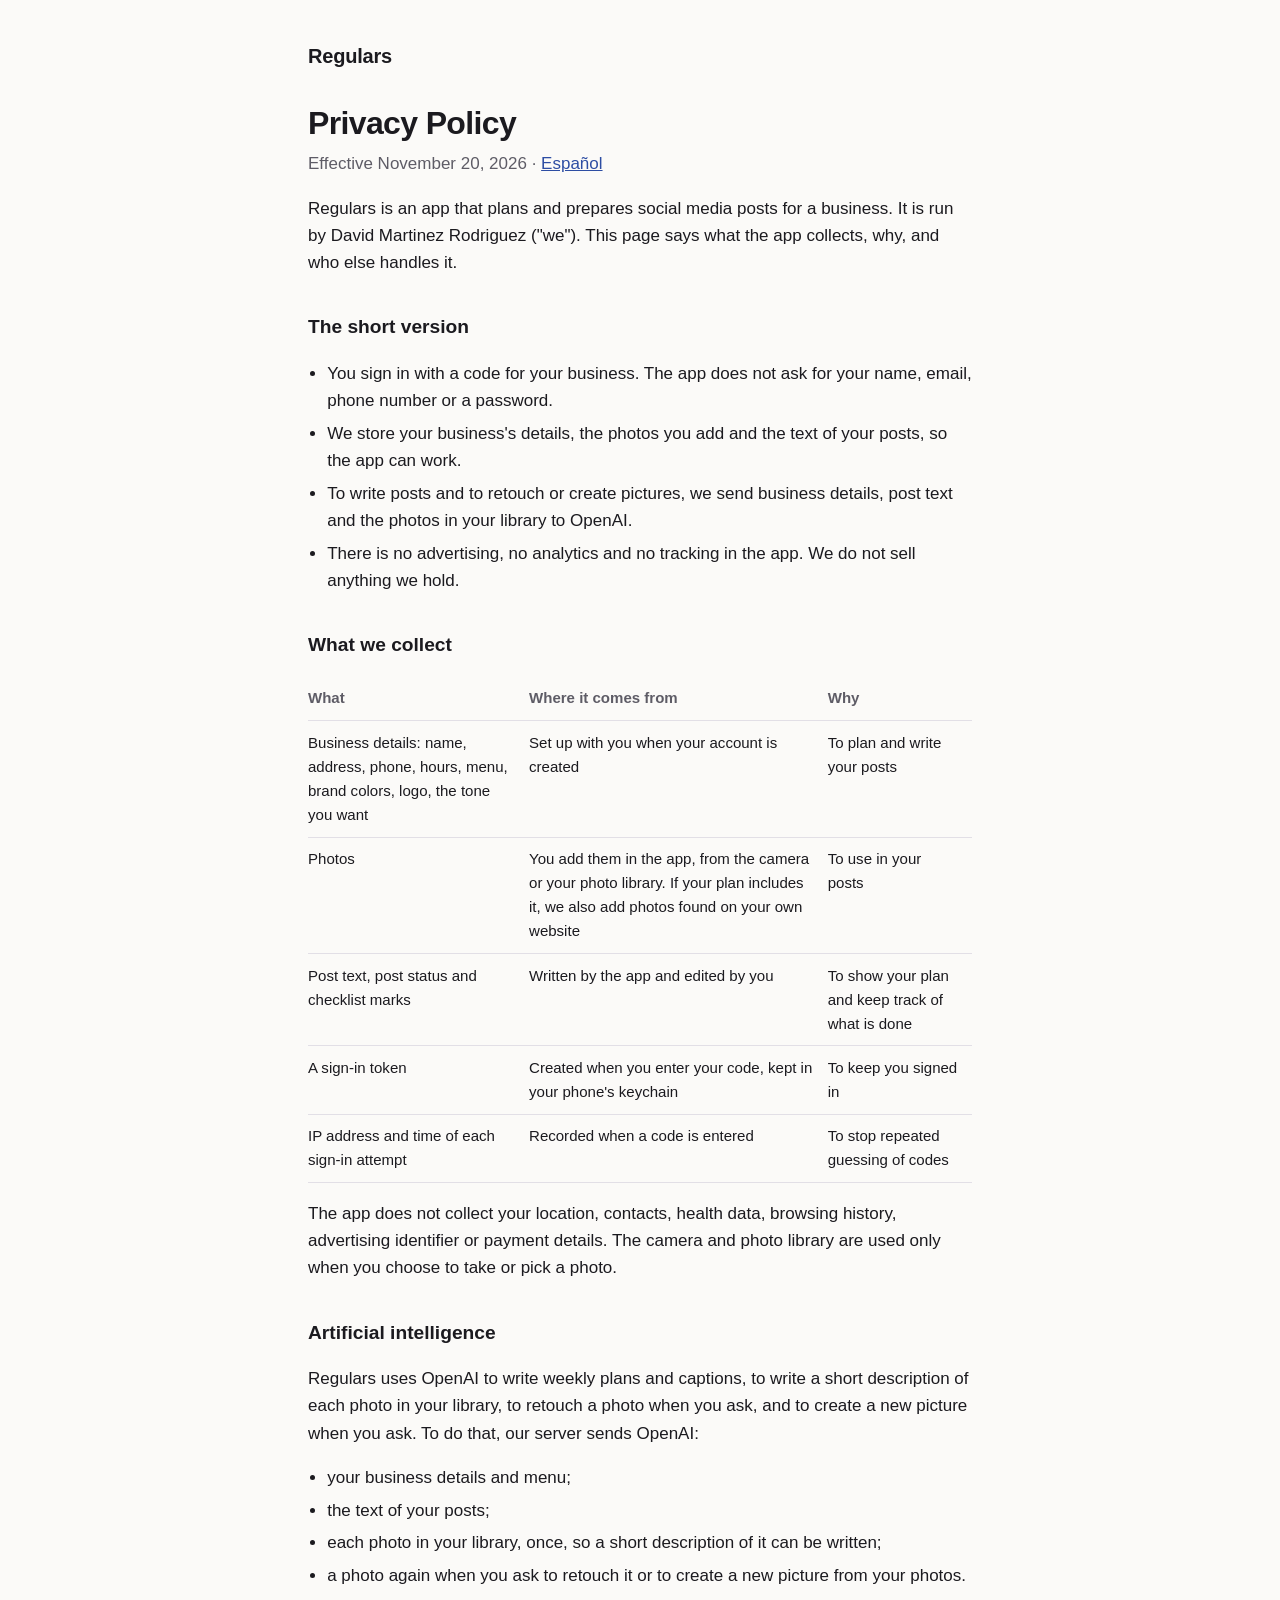
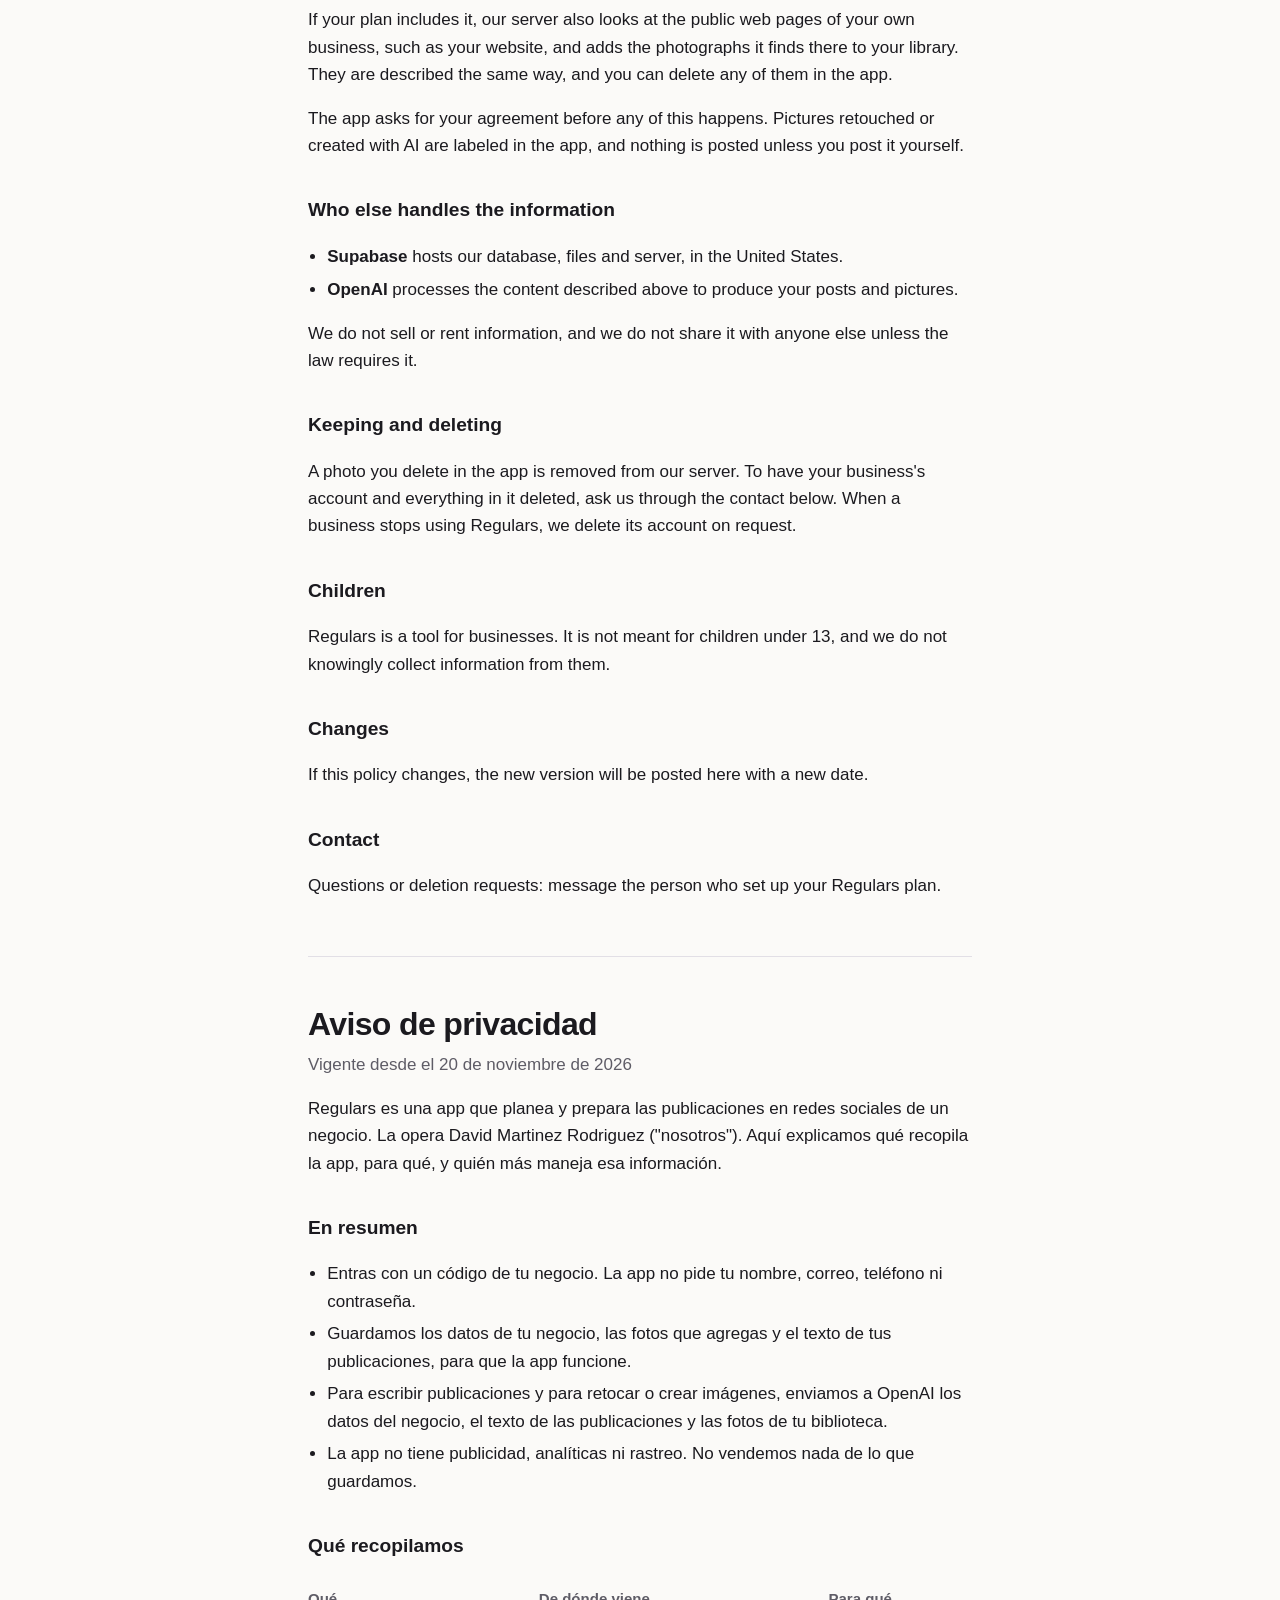
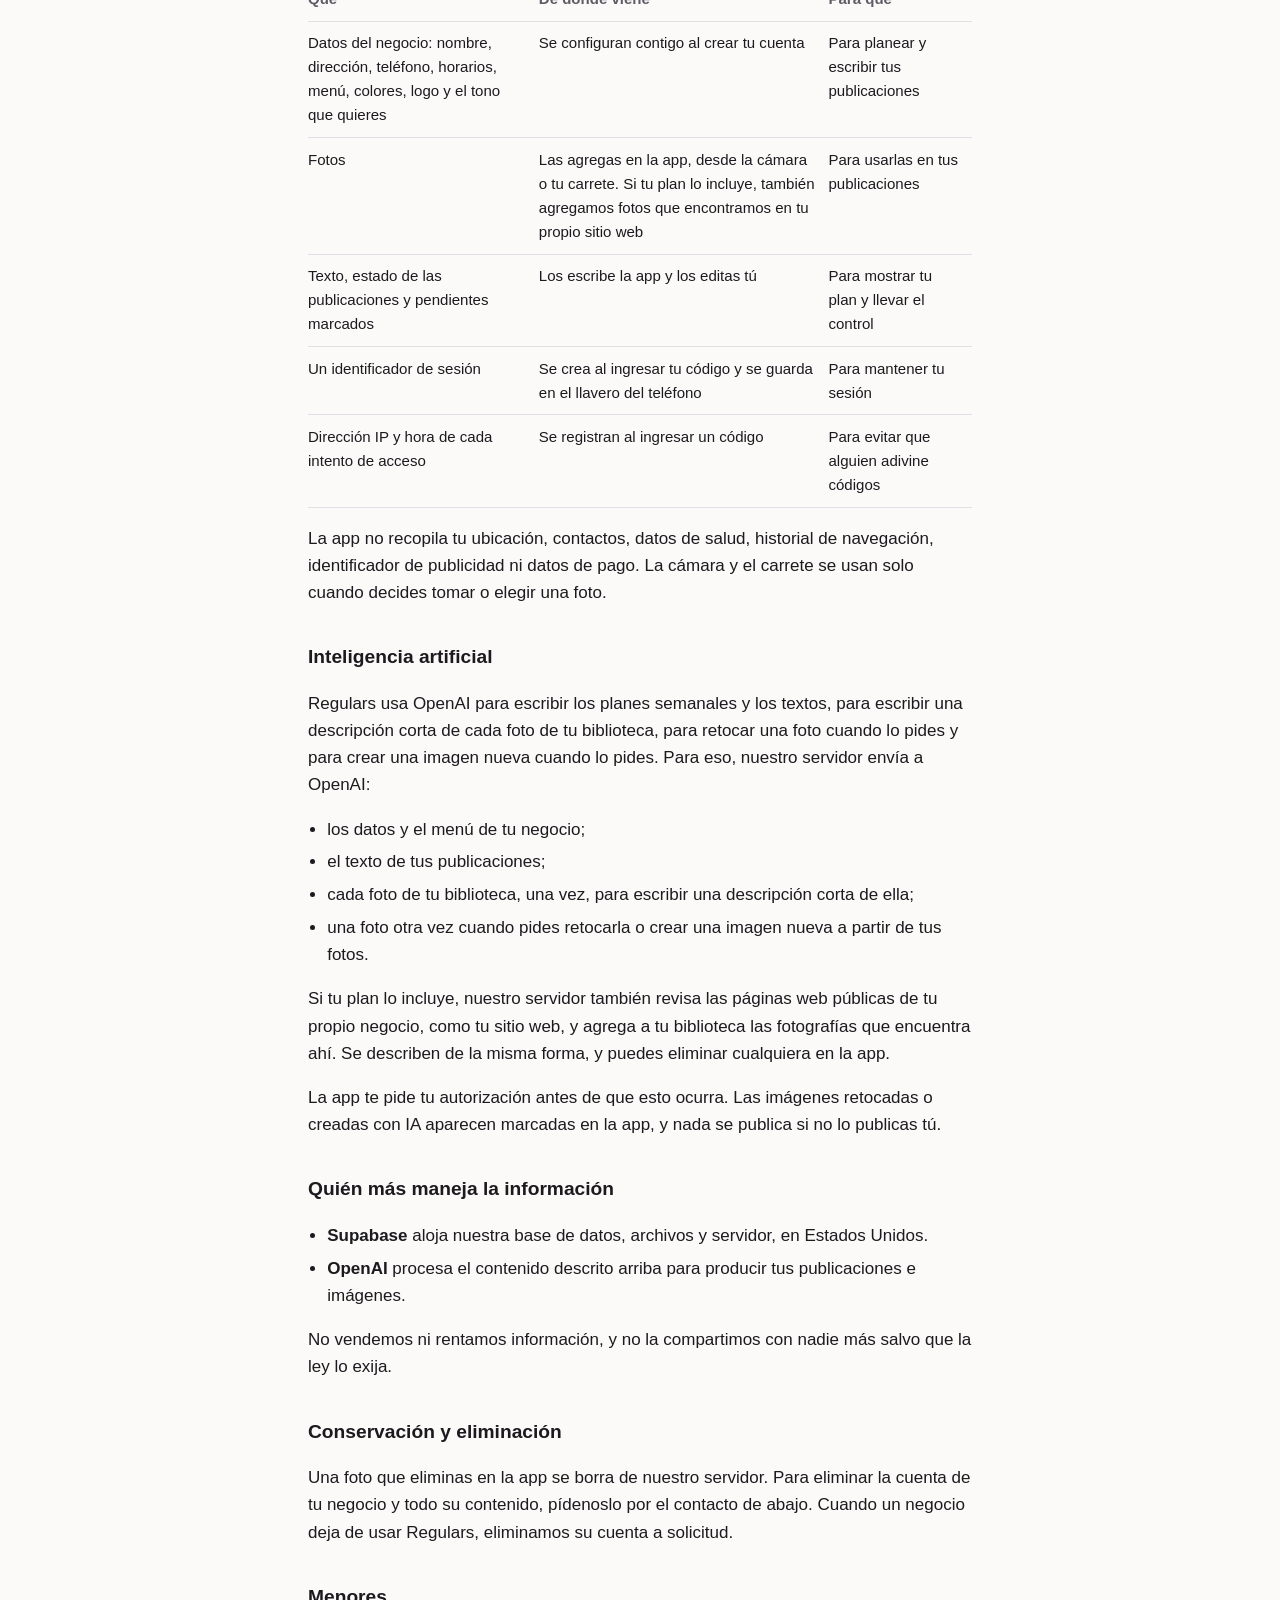
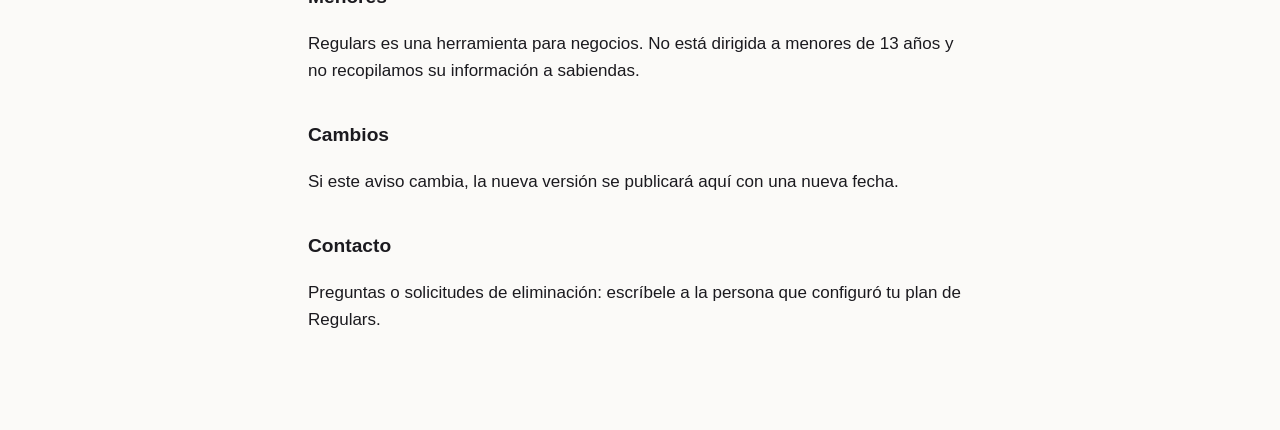
==== privacy.html @ 444873e8 "Regulars support and privacy pages Co-Authored-By: Claude Fable 5.2 <noreply@anthropic.com>" ====
<!doctype html>
<html lang="en">
<head>
<meta charset="utf-8">
<meta name="viewport" content="width=device-width, initial-scale=1">
<meta name="robots" content="noindex">
<title>Regulars Privacy Policy</title>
<link rel="stylesheet" href="style.css">
</head>
<body>
<main>
<p class="brand"><a href="index.html">Regulars</a></p>
<h1>Privacy Policy</h1>
<p class="meta">Effective November 20, 2026 · <a href="#es">Español</a></p>

<p>Regulars is an app that plans and prepares social media posts for a business. It is run by David Martinez Rodriguez ("we"). This page says what the app collects, why, and who else handles it.</p>

<h2>The short version</h2>
<ul>
<li>You sign in with a code for your business. The app does not ask for your name, email, phone number or a password.</li>
<li>We store your business's details, the photos you add and the text of your posts, so the app can work.</li>
<li>To write posts and to retouch or create pictures, we send business details, post text and the photos in your library to OpenAI.</li>
<li>There is no advertising, no analytics and no tracking in the app. We do not sell anything we hold.</li>
</ul>

<h2>What we collect</h2>
<table>
<tr><th>What</th><th>Where it comes from</th><th>Why</th></tr>
<tr><td>Business details: name, address, phone, hours, menu, brand colors, logo, the tone you want</td><td>Set up with you when your account is created</td><td>To plan and write your posts</td></tr>
<tr><td>Photos</td><td>You add them in the app, from the camera or your photo library. If your plan includes it, we also add photos found on your own website</td><td>To use in your posts</td></tr>
<tr><td>Post text, post status and checklist marks</td><td>Written by the app and edited by you</td><td>To show your plan and keep track of what is done</td></tr>
<tr><td>A sign-in token</td><td>Created when you enter your code, kept in your phone's keychain</td><td>To keep you signed in</td></tr>
<tr><td>IP address and time of each sign-in attempt</td><td>Recorded when a code is entered</td><td>To stop repeated guessing of codes</td></tr>
</table>
<p>The app does not collect your location, contacts, health data, browsing history, advertising identifier or payment details. The camera and photo library are used only when you choose to take or pick a photo.</p>

<h2>Artificial intelligence</h2>
<p>Regulars uses OpenAI to write weekly plans and captions, to write a short description of each photo in your library, to retouch a photo when you ask, and to create a new picture when you ask. To do that, our server sends OpenAI:</p>
<ul>
<li>your business details and menu;</li>
<li>the text of your posts;</li>
<li>each photo in your library, once, so a short description of it can be written;</li>
<li>a photo again when you ask to retouch it or to create a new picture from your photos.</li>
</ul>
<p>If your plan includes it, our server also looks at the public web pages of your own business, such as your website, and adds the photographs it finds there to your library. They are described the same way, and you can delete any of them in the app.</p>
<p>The app asks for your agreement before any of this happens. Pictures retouched or created with AI are labeled in the app, and nothing is posted unless you post it yourself.</p>

<h2>Who else handles the information</h2>
<ul>
<li><strong>Supabase</strong> hosts our database, files and server, in the United States.</li>
<li><strong>OpenAI</strong> processes the content described above to produce your posts and pictures.</li>
</ul>
<p>We do not sell or rent information, and we do not share it with anyone else unless the law requires it.</p>

<h2>Keeping and deleting</h2>
<p>A photo you delete in the app is removed from our server. To have your business's account and everything in it deleted, ask us through the contact below. When a business stops using Regulars, we delete its account on request.</p>

<h2>Children</h2>
<p>Regulars is a tool for businesses. It is not meant for children under 13, and we do not knowingly collect information from them.</p>

<h2>Changes</h2>
<p>If this policy changes, the new version will be posted here with a new date.</p>

<h2>Contact</h2>
<p>Questions or deletion requests: message the person who set up your Regulars plan.</p>

<hr>

<h1 id="es">Aviso de privacidad</h1>
<p class="meta">Vigente desde el 20 de noviembre de 2026</p>

<p>Regulars es una app que planea y prepara las publicaciones en redes sociales de un negocio. La opera David Martinez Rodriguez ("nosotros"). Aquí explicamos qué recopila la app, para qué, y quién más maneja esa información.</p>

<h2>En resumen</h2>
<ul>
<li>Entras con un código de tu negocio. La app no pide tu nombre, correo, teléfono ni contraseña.</li>
<li>Guardamos los datos de tu negocio, las fotos que agregas y el texto de tus publicaciones, para que la app funcione.</li>
<li>Para escribir publicaciones y para retocar o crear imágenes, enviamos a OpenAI los datos del negocio, el texto de las publicaciones y las fotos de tu biblioteca.</li>
<li>La app no tiene publicidad, analíticas ni rastreo. No vendemos nada de lo que guardamos.</li>
</ul>

<h2>Qué recopilamos</h2>
<table>
<tr><th>Qué</th><th>De dónde viene</th><th>Para qué</th></tr>
<tr><td>Datos del negocio: nombre, dirección, teléfono, horarios, menú, colores, logo y el tono que quieres</td><td>Se configuran contigo al crear tu cuenta</td><td>Para planear y escribir tus publicaciones</td></tr>
<tr><td>Fotos</td><td>Las agregas en la app, desde la cámara o tu carrete. Si tu plan lo incluye, también agregamos fotos que encontramos en tu propio sitio web</td><td>Para usarlas en tus publicaciones</td></tr>
<tr><td>Texto, estado de las publicaciones y pendientes marcados</td><td>Los escribe la app y los editas tú</td><td>Para mostrar tu plan y llevar el control</td></tr>
<tr><td>Un identificador de sesión</td><td>Se crea al ingresar tu código y se guarda en el llavero del teléfono</td><td>Para mantener tu sesión</td></tr>
<tr><td>Dirección IP y hora de cada intento de acceso</td><td>Se registran al ingresar un código</td><td>Para evitar que alguien adivine códigos</td></tr>
</table>
<p>La app no recopila tu ubicación, contactos, datos de salud, historial de navegación, identificador de publicidad ni datos de pago. La cámara y el carrete se usan solo cuando decides tomar o elegir una foto.</p>

<h2>Inteligencia artificial</h2>
<p>Regulars usa OpenAI para escribir los planes semanales y los textos, para escribir una descripción corta de cada foto de tu biblioteca, para retocar una foto cuando lo pides y para crear una imagen nueva cuando lo pides. Para eso, nuestro servidor envía a OpenAI:</p>
<ul>
<li>los datos y el menú de tu negocio;</li>
<li>el texto de tus publicaciones;</li>
<li>cada foto de tu biblioteca, una vez, para escribir una descripción corta de ella;</li>
<li>una foto otra vez cuando pides retocarla o crear una imagen nueva a partir de tus fotos.</li>
</ul>
<p>Si tu plan lo incluye, nuestro servidor también revisa las páginas web públicas de tu propio negocio, como tu sitio web, y agrega a tu biblioteca las fotografías que encuentra ahí. Se describen de la misma forma, y puedes eliminar cualquiera en la app.</p>
<p>La app te pide tu autorización antes de que esto ocurra. Las imágenes retocadas o creadas con IA aparecen marcadas en la app, y nada se publica si no lo publicas tú.</p>

<h2>Quién más maneja la información</h2>
<ul>
<li><strong>Supabase</strong> aloja nuestra base de datos, archivos y servidor, en Estados Unidos.</li>
<li><strong>OpenAI</strong> procesa el contenido descrito arriba para producir tus publicaciones e imágenes.</li>
</ul>
<p>No vendemos ni rentamos información, y no la compartimos con nadie más salvo que la ley lo exija.</p>

<h2>Conservación y eliminación</h2>
<p>Una foto que eliminas en la app se borra de nuestro servidor. Para eliminar la cuenta de tu negocio y todo su contenido, pídenoslo por el contacto de abajo. Cuando un negocio deja de usar Regulars, eliminamos su cuenta a solicitud.</p>

<h2>Menores</h2>
<p>Regulars es una herramienta para negocios. No está dirigida a menores de 13 años y no recopilamos su información a sabiendas.</p>

<h2>Cambios</h2>
<p>Si este aviso cambia, la nueva versión se publicará aquí con una nueva fecha.</p>

<h2>Contacto</h2>
<p>Preguntas o solicitudes de eliminación: escríbele a la persona que configuró tu plan de Regulars.</p>
</main>
</body>
</html>
---- style.css ----
:root {
  --ink: #1b1a1f;
  --muted: #5e5c66;
  --line: #e2dfe6;
  --paper: #fbfaf8;
  --link: #2d4da3;
}

@media (prefers-color-scheme: dark) {
  :root {
    --ink: #f1eff4;
    --muted: #a9a6b3;
    --line: #34323b;
    --paper: #12141c;
    --link: #9db4f5;
  }
}

* { box-sizing: border-box; }

body {
  margin: 0;
  background: var(--paper);
  color: var(--ink);
  font: 17px/1.6 -apple-system, BlinkMacSystemFont, "Segoe UI", Roboto, Helvetica, Arial, sans-serif;
}

main {
  max-width: 44rem;
  margin: 0 auto;
  padding: 2.5rem 1.25rem 5rem;
}

.brand {
  margin: 0 0 2rem;
  font-weight: 800;
  font-size: 1.25rem;
  letter-spacing: -0.01em;
}

.brand a { color: inherit; text-decoration: none; }

h1 {
  font-size: 2rem;
  line-height: 1.2;
  margin: 0 0 0.5rem;
  letter-spacing: -0.02em;
  text-wrap: balance;
}

h2 {
  font-size: 1.2rem;
  margin: 2.25rem 0 0.5rem;
}

.meta { color: var(--muted); margin-top: 0; }

a { color: var(--link); }

ul { padding-left: 1.2rem; }
li { margin: 0.35rem 0; }

dt { font-weight: 650; margin-top: 1rem; }
dd { margin: 0.25rem 0 0; color: var(--muted); }

table {
  width: 100%;
  border-collapse: collapse;
  margin: 1rem 0;
  font-size: 0.94rem;
}

th, td {
  text-align: left;
  vertical-align: top;
  padding: 0.6rem 0.75rem 0.6rem 0;
  border-bottom: 1px solid var(--line);
}

th { color: var(--muted); font-weight: 600; }

hr {
  border: 0;
  border-top: 1px solid var(--line);
  margin: 3.5rem 0 3rem;
}

@media (max-width: 34rem) {
  table, tbody, tr, th, td { display: block; }
  tr:first-child { display: none; }
  td { border: 0; padding: 0.15rem 0; }
  tr { border-bottom: 1px solid var(--line); padding: 0.7rem 0; }
  td:first-child { font-weight: 650; }
}
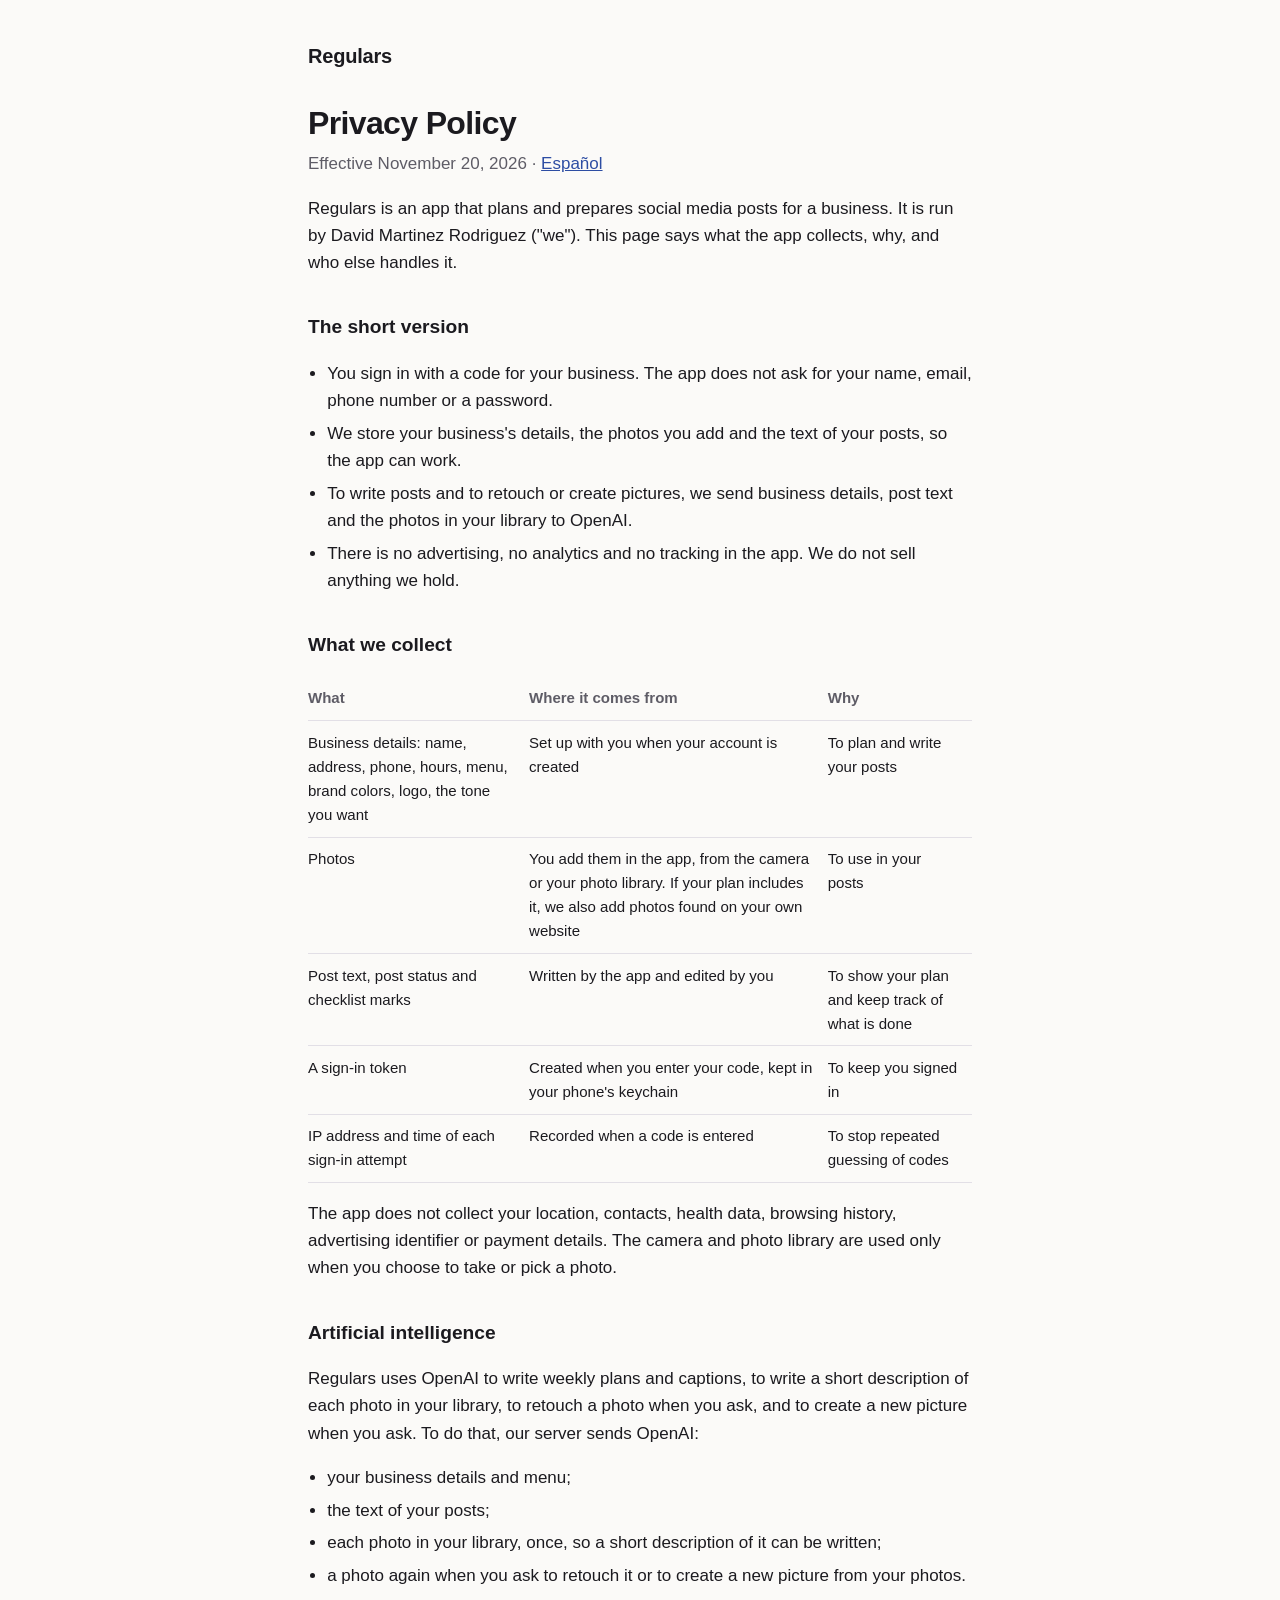
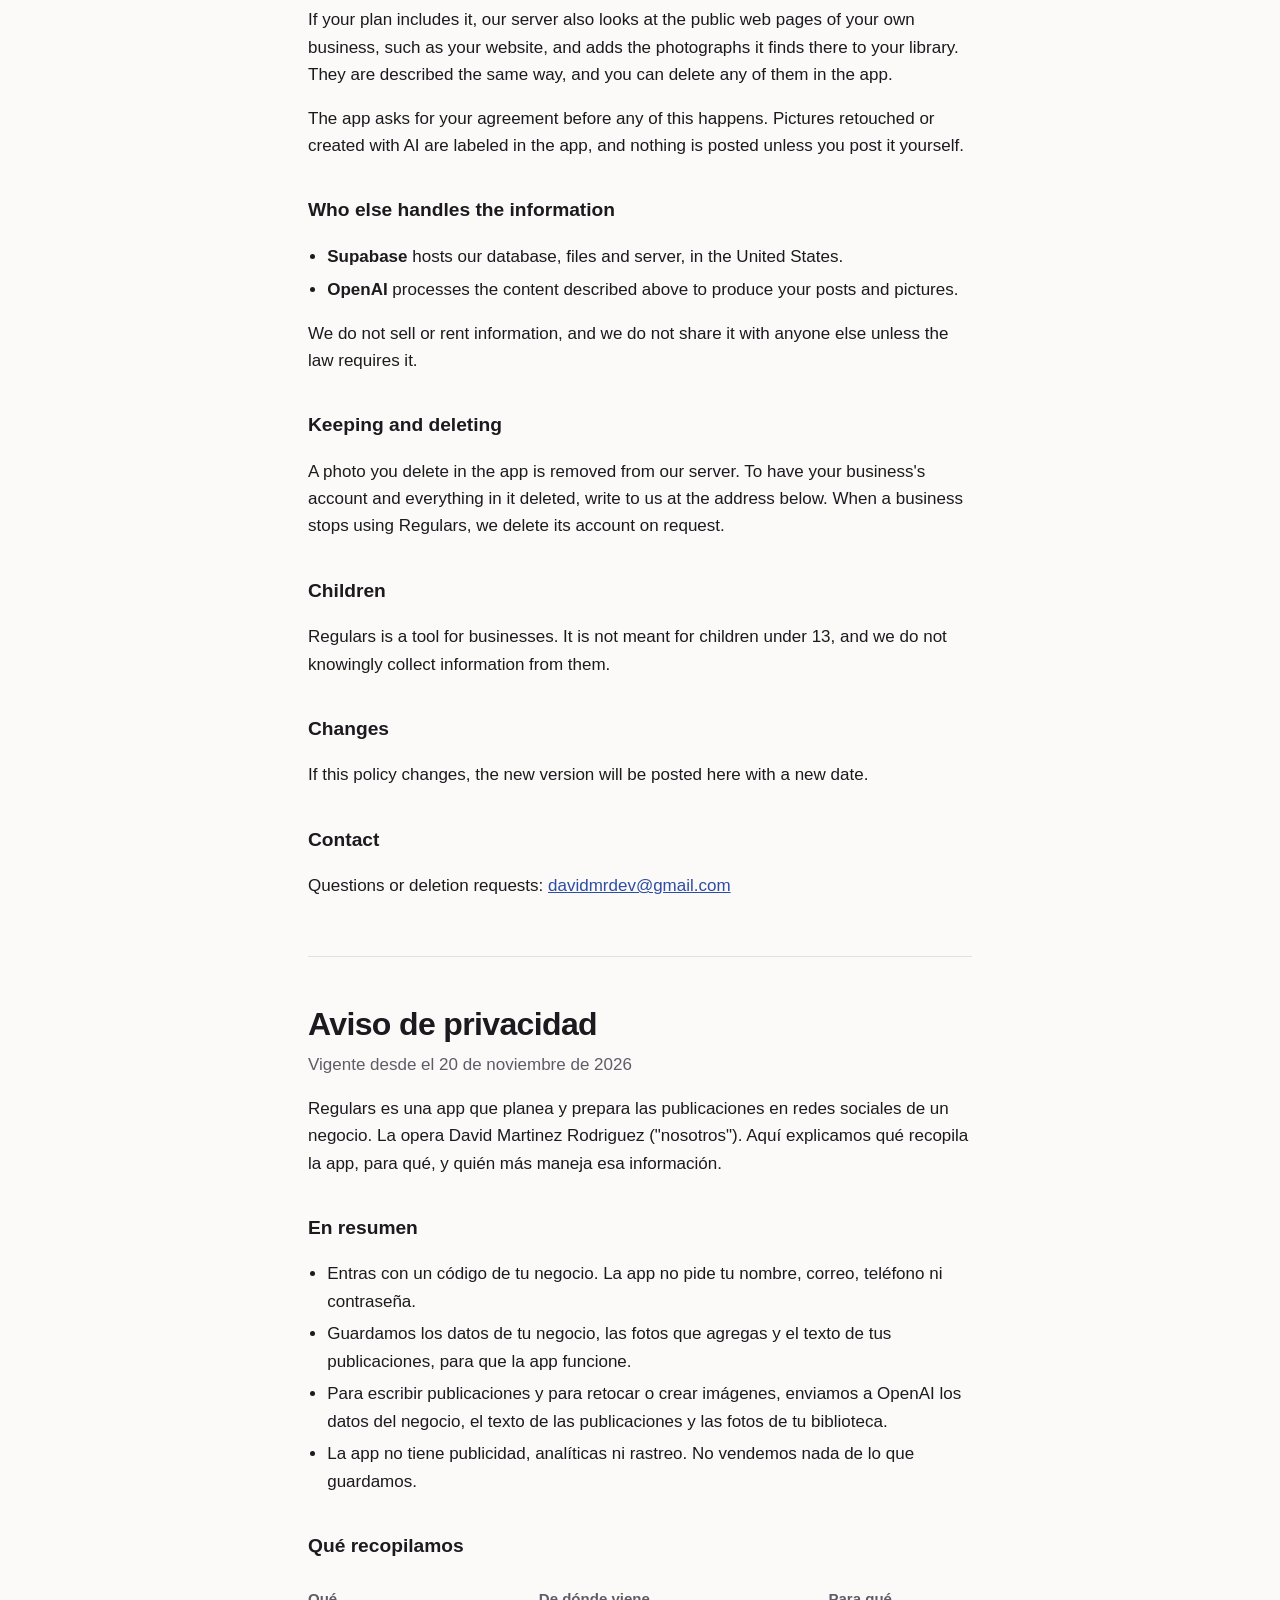
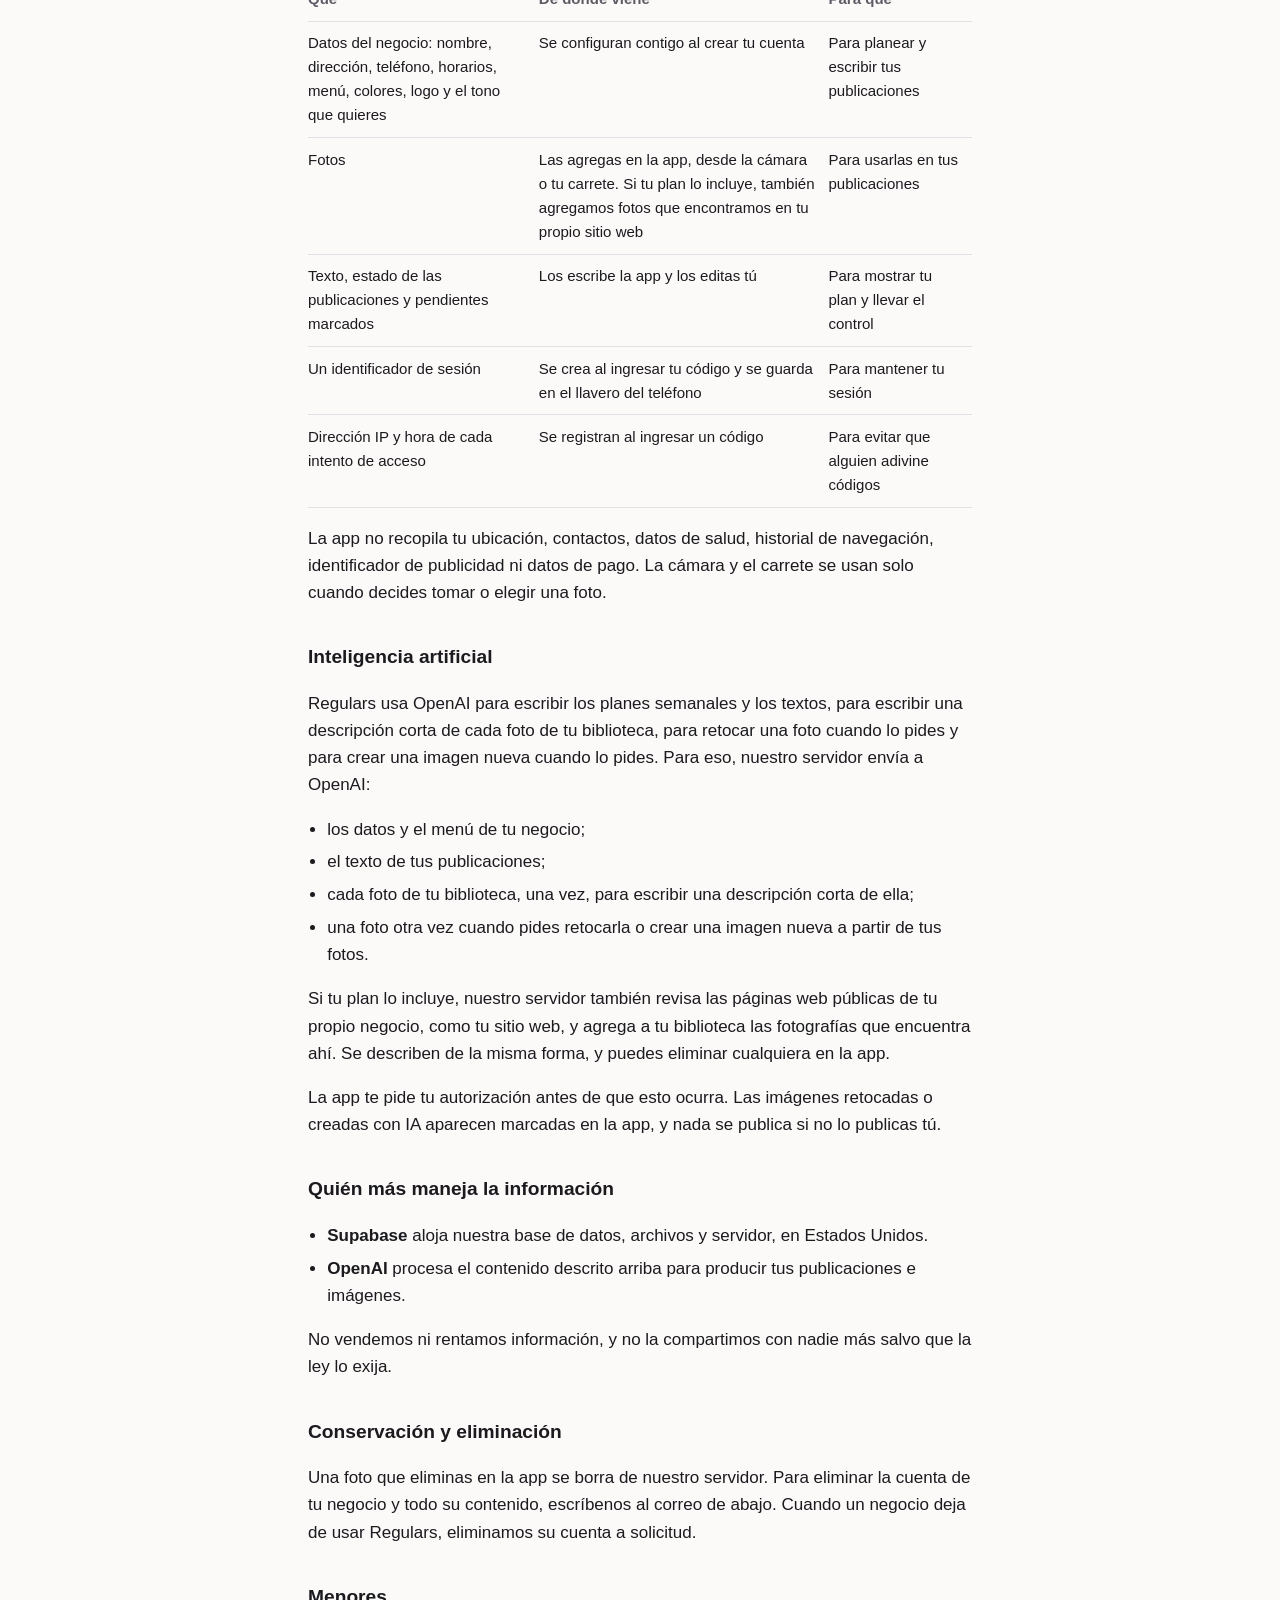
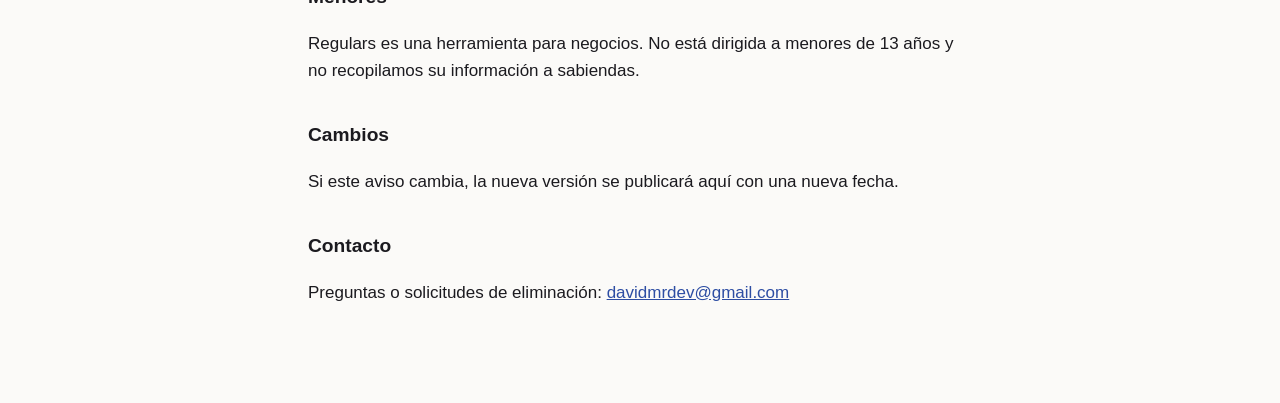
==== commit 94ed2cf0: "Add the contact email to both pages Co-Authored-By: Claude Fable 5.2 <noreply@anthropic.com>" ====
--- a/privacy.html
+++ b/privacy.html
@@ -53,7 +53,7 @@
 <p>We do not sell or rent information, and we do not share it with anyone else unless the law requires it.</p>
 
 <h2>Keeping and deleting</h2>
-<p>A photo you delete in the app is removed from our server. To have your business's account and everything in it deleted, ask us through the contact below. When a business stops using Regulars, we delete its account on request.</p>
+<p>A photo you delete in the app is removed from our server. To have your business's account and everything in it deleted, write to us at the address below. When a business stops using Regulars, we delete its account on request.</p>
 
 <h2>Children</h2>
 <p>Regulars is a tool for businesses. It is not meant for children under 13, and we do not knowingly collect information from them.</p>
@@ -62,7 +62,7 @@
 <p>If this policy changes, the new version will be posted here with a new date.</p>
 
 <h2>Contact</h2>
-<p>Questions or deletion requests: message the person who set up your Regulars plan.</p>
+<p>Questions or deletion requests: <a href="mailto:davidmrdev@gmail.com">davidmrdev@gmail.com</a></p>
 
 <hr>
 
@@ -109,7 +109,7 @@
 <p>No vendemos ni rentamos información, y no la compartimos con nadie más salvo que la ley lo exija.</p>
 
 <h2>Conservación y eliminación</h2>
-<p>Una foto que eliminas en la app se borra de nuestro servidor. Para eliminar la cuenta de tu negocio y todo su contenido, pídenoslo por el contacto de abajo. Cuando un negocio deja de usar Regulars, eliminamos su cuenta a solicitud.</p>
+<p>Una foto que eliminas en la app se borra de nuestro servidor. Para eliminar la cuenta de tu negocio y todo su contenido, escríbenos al correo de abajo. Cuando un negocio deja de usar Regulars, eliminamos su cuenta a solicitud.</p>
 
 <h2>Menores</h2>
 <p>Regulars es una herramienta para negocios. No está dirigida a menores de 13 años y no recopilamos su información a sabiendas.</p>
@@ -118,7 +118,7 @@
 <p>Si este aviso cambia, la nueva versión se publicará aquí con una nueva fecha.</p>
 
 <h2>Contacto</h2>
-<p>Preguntas o solicitudes de eliminación: escríbele a la persona que configuró tu plan de Regulars.</p>
+<p>Preguntas o solicitudes de eliminación: <a href="mailto:davidmrdev@gmail.com">davidmrdev@gmail.com</a></p>
 </main>
 </body>
 </html>
